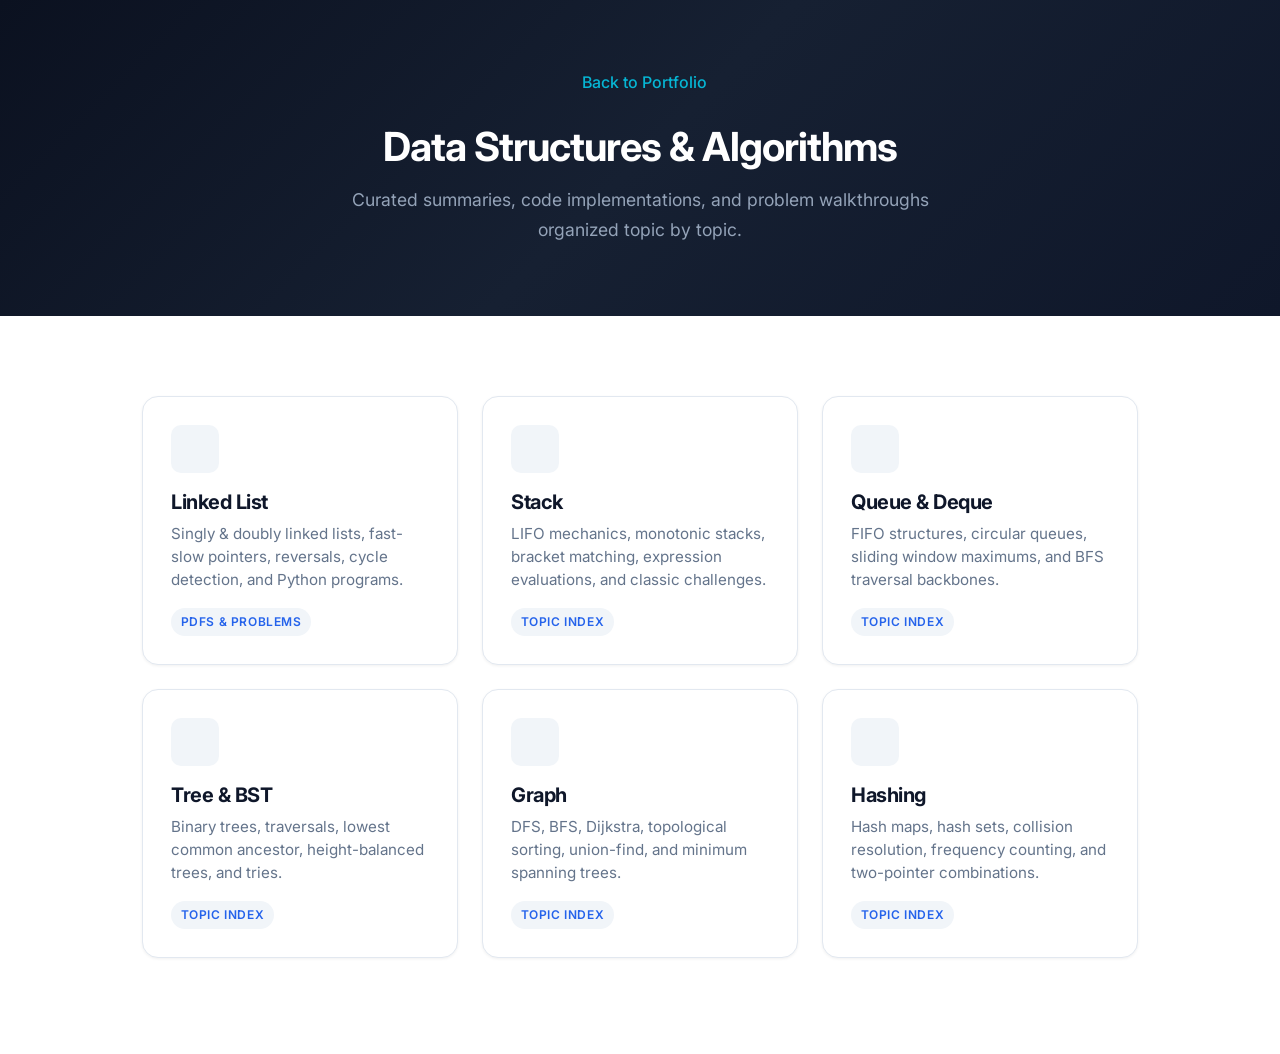
==== dsa/index.html @ b9d0cd4f "feat(dsa): add dsa section with linked-list pdfs and topic pages Co-authored-by: DengY <DCA-DataAgen" ====
<!DOCTYPE HTML>
<html lang="en">

<head>
	<title>Data Structures &amp; Algorithms — Ranjan Kumar Choubey</title>
	<link rel="icon" href="../images/photograph.jpg" type="image/x-icon" />
	<meta charset="utf-8" />
	<meta name="description" content="Data Structures & Algorithms notes, cheat sheets, and problem walkthroughs by Ranjan Kumar Choubey." />
	<meta name="viewport" content="width=device-width, initial-scale=1, user-scalable=no" />
	<link rel="preconnect" href="https://fonts.googleapis.com">
	<link rel="preconnect" href="https://fonts.gstatic.com" crossorigin>
	<link href="https://fonts.googleapis.com/css2?family=Inter:wght@400;500;600;700;800&display=swap" rel="stylesheet">
	<link rel="stylesheet" href="../assets/css/fontawesome-all.min.css" />
	<link rel="stylesheet" href="../assets/css/custom.css" />
	<style>
		.dsa-hero {
			background: var(--gradient-dark);
			color: #fff;
			padding: 4rem 1.5rem 3rem;
			text-align: center;
			position: relative;
		}
		.dsa-hero h1 {
			color: #fff;
			font-size: 2.5rem;
			margin-bottom: 0.75rem;
		}
		.dsa-hero p {
			color: var(--gray-light);
			max-width: 650px;
			margin: 0 auto 1.5rem;
			font-size: 1.1rem;
		}
		.dsa-grid {
			display: grid;
			grid-template-columns: repeat(auto-fill, minmax(280px, 1fr));
			gap: 1.5rem;
			margin-top: 2rem;
		}
		.dsa-card {
			background: var(--white);
			border: 1px solid var(--border);
			border-radius: var(--radius);
			padding: 1.75rem;
			text-decoration: none;
			color: inherit;
			display: flex;
			flex-direction: column;
			justify-content: space-between;
			transition: var(--transition);
			box-shadow: var(--shadow-sm);
		}
		.dsa-card:hover {
			transform: translateY(-4px);
			box-shadow: var(--shadow-lg);
			border-color: var(--primary);
		}
		.dsa-card-icon {
			width: 48px;
			height: 48px;
			border-radius: var(--radius-sm);
			background: var(--light-2);
			display: flex;
			align-items: center;
			justify-content: center;
			color: var(--primary);
			font-size: 1.4rem;
			margin-bottom: 1rem;
		}
		.dsa-card h3 {
			font-size: 1.25rem;
			margin-bottom: 0.5rem;
			color: var(--dark);
		}
		.dsa-card p {
			color: var(--gray);
			font-size: 0.95rem;
			line-height: 1.5;
			margin-bottom: 1rem;
		}
		.dsa-card-badge {
			display: inline-block;
			font-size: 0.75rem;
			font-weight: 600;
			text-transform: uppercase;
			letter-spacing: 0.05em;
			padding: 0.25rem 0.6rem;
			border-radius: 999px;
			background: var(--light-2);
			color: var(--primary-dark);
			align-self: flex-start;
		}
		.back-nav {
			display: inline-flex;
			align-items: center;
			gap: 0.5rem;
			color: var(--accent);
			text-decoration: none;
			font-weight: 500;
			margin-bottom: 1.5rem;
		}
		.back-nav:hover {
			color: #fff;
		}
	</style>
</head>

<body>
	<section class="dsa-hero">
		<a href="/" class="back-nav"><i class="fas fa-arrow-left"></i> Back to Portfolio</a>
		<h1>Data Structures &amp; Algorithms</h1>
		<p>Curated summaries, code implementations, and problem walkthroughs organized topic by topic.</p>
	</section>

	<main class="section section-light" style="padding-top: 3rem; min-height: 50vh;">
		<div class="container-custom">
			<div class="dsa-grid">
				<a href="linked-list/" class="dsa-card">
					<div>
						<div class="dsa-card-icon"><i class="fas fa-link"></i></div>
						<h3>Linked List</h3>
						<p>Singly &amp; doubly linked lists, fast-slow pointers, reversals, cycle detection, and Python programs.</p>
					</div>
					<span class="dsa-card-badge">PDFs &amp; Problems</span>
				</a>

				<a href="stack/" class="dsa-card">
					<div>
						<div class="dsa-card-icon"><i class="fas fa-layer-group"></i></div>
						<h3>Stack</h3>
						<p>LIFO mechanics, monotonic stacks, bracket matching, expression evaluations, and classic challenges.</p>
					</div>
					<span class="dsa-card-badge">Topic Index</span>
				</a>

				<a href="queue/" class="dsa-card">
					<div>
						<div class="dsa-card-icon"><i class="fas fa-stream"></i></div>
						<h3>Queue &amp; Deque</h3>
						<p>FIFO structures, circular queues, sliding window maximums, and BFS traversal backbones.</p>
					</div>
					<span class="dsa-card-badge">Topic Index</span>
				</a>

				<a href="tree/" class="dsa-card">
					<div>
						<div class="dsa-card-icon"><i class="fas fa-project-diagram"></i></div>
						<h3>Tree &amp; BST</h3>
						<p>Binary trees, traversals, lowest common ancestor, height-balanced trees, and tries.</p>
					</div>
					<span class="dsa-card-badge">Topic Index</span>
				</a>

				<a href="graph/" class="dsa-card">
					<div>
						<div class="dsa-card-icon"><i class="fas fa-network-wired"></i></div>
						<h3>Graph</h3>
						<p>DFS, BFS, Dijkstra, topological sorting, union-find, and minimum spanning trees.</p>
					</div>
					<span class="dsa-card-badge">Topic Index</span>
				</a>

				<a href="hashing/" class="dsa-card">
					<div>
						<div class="dsa-card-icon"><i class="fas fa-hashtag"></i></div>
						<h3>Hashing</h3>
						<p>Hash maps, hash sets, collision resolution, frequency counting, and two-pointer combinations.</p>
					</div>
					<span class="dsa-card-badge">Topic Index</span>
				</a>
			</div>
		</div>
	</main>
</body>

</html>
---- assets/css/custom.css ----
/* ========================================
   Ranjan Choubey — Portfolio v2
   Modern, animated, premium design
   ======================================== */

/* ---------- Reset ---------- */
*, *::before, *::after { box-sizing: border-box; margin: 0; padding: 0; }

/* ---------- Root Variables ---------- */
:root {
  --primary: #3b82f6;
  --primary-dark: #2563eb;
  --accent: #06b6d4;
  --accent-2: #8b5cf6;
  --accent-warm: #f59e0b;
  --dark: #0f172a;
  --dark-2: #1e293b;
  --dark-3: #0b1120;
  --gray: #64748b;
  --gray-light: #94a3b8;
  --light: #f8fafc;
  --light-2: #f1f5f9;
  --white: #ffffff;
  --border: #e2e8f0;
  --gradient: linear-gradient(135deg, #3b82f6 0%, #06b6d4 100%);
  --gradient-warm: linear-gradient(135deg, #8b5cf6 0%, #06b6d4 100%);
  --gradient-hero: linear-gradient(135deg, #60a5fa 0%, #38bdf8 40%, #22d3ee 100%);
  --gradient-dark: linear-gradient(135deg, #0b1120 0%, #162032 50%, #0f172a 100%);
  --shadow-sm: 0 1px 3px rgba(0,0,0,0.06);
  --shadow-md: 0 4px 20px rgba(0,0,0,0.08);
  --shadow-lg: 0 10px 40px rgba(0,0,0,0.12);
  --shadow-xl: 0 20px 60px rgba(0,0,0,0.15);
  --shadow-glow: 0 0 40px rgba(37, 99, 235, 0.15);
  --radius: 16px;
  --radius-sm: 10px;
  --radius-xs: 6px;
  --transition: all 0.4s cubic-bezier(0.4, 0, 0.2, 1);
}

/* ---------- Smooth Scroll ---------- */
html {
  scroll-behavior: smooth;
  scroll-padding-top: 2em;
}

/* ---------- Global Typography ---------- */
body {
  font-family: 'Inter', -apple-system, BlinkMacSystemFont, 'Segoe UI', sans-serif;
  color: #334155;
  line-height: 1.7;
  background: var(--white);
  overflow-x: hidden;
}

h1, h2, h3, h4 {
  color: var(--dark);
  font-weight: 700;
  letter-spacing: -0.025em;
  line-height: 1.3;
}

a {
  transition: var(--transition);
}

/* ---------- Scroll Animations ---------- */
.fade-up {
  opacity: 0;
  transform: translateY(30px);
  transition: opacity 0.7s cubic-bezier(0.4, 0, 0.2, 1),
              transform 0.7s cubic-bezier(0.4, 0, 0.2, 1);
}

.fade-up.visible {
  opacity: 1;
  transform: translateY(0);
}

/* staggered children */
.stagger > .fade-up:nth-child(1) { transition-delay: 0s; }
.stagger > .fade-up:nth-child(2) { transition-delay: 0.1s; }
.stagger > .fade-up:nth-child(3) { transition-delay: 0.2s; }
.stagger > .fade-up:nth-child(4) { transition-delay: 0.3s; }
.stagger > .fade-up:nth-child(5) { transition-delay: 0.4s; }
.stagger > .fade-up:nth-child(6) { transition-delay: 0.5s; }
.stagger > .fade-up:nth-child(7) { transition-delay: 0.6s; }

/* ============================================================
   HEADER / HERO
   ============================================================ */
#header {
  background: var(--gradient-dark) !important;
  padding: 2.5em 0 5em !important;
  position: relative;
  overflow: hidden;
  min-height: 80vh;
  display: flex;
  flex-direction: column;
  justify-content: center;
}

/* Animated background orbs */
#header::before,
#header::after {
  content: '';
  position: absolute;
  border-radius: 50%;
  filter: blur(80px);
  z-index: 0;
}

#header::before {
  width: 600px;
  height: 600px;
  background: rgba(37, 99, 235, 0.12);
  top: -200px;
  left: -100px;
  animation: orb1 15s ease-in-out infinite;
}

#header::after {
  width: 500px;
  height: 500px;
  background: rgba(6, 182, 212, 0.08);
  bottom: -150px;
  right: -100px;
  animation: orb2 18s ease-in-out infinite;
}

@keyframes orb1 {
  0%, 100% { transform: translate(0, 0) scale(1); }
  33% { transform: translate(60px, 40px) scale(1.1); }
  66% { transform: translate(-30px, 60px) scale(0.95); }
}

@keyframes orb2 {
  0%, 100% { transform: translate(0, 0) scale(1); }
  33% { transform: translate(-50px, -30px) scale(1.05); }
  66% { transform: translate(40px, -50px) scale(0.9); }
}

/* Dot grid pattern overlay */
.hero-pattern {
  position: absolute;
  inset: 0;
  background-image: radial-gradient(rgba(255,255,255,0.03) 1px, transparent 1px);
  background-size: 30px 30px;
  z-index: 0;
}

#header .inner {
  position: relative;
  z-index: 1;
}

/* Hero icon */
.hero-icon {
  width: 80px;
  height: 80px;
  background: var(--gradient);
  border-radius: 20px;
  display: inline-flex;
  align-items: center;
  justify-content: center;
  margin-bottom: 1.5em;
  font-size: 1.8em;
  color: white;
  box-shadow: 0 10px 40px rgba(37, 99, 235, 0.35);
  animation: heroIconPulse 3s ease-in-out infinite;
}

@keyframes heroIconPulse {
  0%, 100% { box-shadow: 0 10px 40px rgba(37, 99, 235, 0.35); }
  50% { box-shadow: 0 10px 60px rgba(37, 99, 235, 0.5); }
}

#header h1 {
  color: var(--white) !important;
  font-size: 3.2em;
  font-weight: 800;
  letter-spacing: -0.04em;
  margin-bottom: 0.3em;
  line-height: 1.15;
}

#header h1 strong {
  background: var(--gradient-hero);
  -webkit-background-clip: text;
  -webkit-text-fill-color: transparent;
  background-clip: text;
}

#header .hero-subtitle {
  color: #b4c6db;
  font-size: 1.2em;
  font-weight: 400;
  max-width: 550px;
  margin: 0 auto 2em;
  line-height: 1.6;
}

/* Hero CTA buttons */
.hero-cta {
  display: flex;
  gap: 1em;
  justify-content: center;
  flex-wrap: wrap;
  margin-top: 1.5em;
}

.btn {
  display: inline-flex;
  align-items: center;
  gap: 0.5em;
  padding: 0.85em 1.8em;
  border-radius: var(--radius-sm);
  text-decoration: none;
  font-weight: 600;
  font-size: 0.92em;
  transition: var(--transition);
  cursor: pointer;
  border: none;
}

.btn-primary {
  background: var(--gradient);
  color: var(--white);
  box-shadow: 0 4px 20px rgba(37, 99, 235, 0.3);
}

.btn-primary:hover {
  transform: translateY(-3px);
  box-shadow: 0 8px 30px rgba(37, 99, 235, 0.45);
}

.btn-ghost {
  background: rgba(255,255,255,0.06);
  color: #cbd5e1;
  border: 1px solid rgba(255,255,255,0.12);
}

.btn-ghost:hover {
  background: rgba(255,255,255,0.1);
  color: var(--white);
  border-color: rgba(255,255,255,0.25);
  transform: translateY(-3px);
}

/* Nav bar */
#header nav {
  position: relative;
  z-index: 1;
  padding-top: 1em;
}

.nav-inner {
  display: flex;
  justify-content: center;
  flex-wrap: wrap;
  gap: 0.3em;
  background: rgba(255,255,255,0.04);
  backdrop-filter: blur(10px);
  -webkit-backdrop-filter: blur(10px);
  border: 1px solid rgba(255,255,255,0.06);
  border-radius: 14px;
  padding: 0.5em;
  max-width: 600px;
  margin: 0 auto;
}

.nav-link {
  color: #94a3b8 !important;
  text-decoration: none !important;
  padding: 0.45em 0.9em;
  border-radius: 10px;
  font-size: 0.82em;
  font-weight: 500;
  transition: var(--transition);
  display: inline-block;
  border: none !important;
  background: transparent;
}

.nav-link:hover {
  color: var(--white) !important;
  background: rgba(255,255,255,0.08);
}

/* ============================================================
   SECTION BASE
   ============================================================ */
.section {
  padding: 6em 0;
  position: relative;
}

.section-light {
  background: var(--white);
}

.section-gray {
  background: var(--light);
}

.section-dark {
  background: var(--gradient-dark);
  color: var(--white);
  position: relative;
  overflow: hidden;
}

.section-dark::before {
  content: '';
  position: absolute;
  inset: 0;
  background-image: radial-gradient(rgba(255,255,255,0.02) 1px, transparent 1px);
  background-size: 24px 24px;
}

.section-dark h2,
.section-dark h3 {
  color: var(--white);
}

.section-dark .section-subtitle {
  color: #94a3b8;
}

/* Section header */
.section-header {
  margin-bottom: 3em;
}

.section-label {
  display: inline-block;
  font-size: 0.78em;
  font-weight: 600;
  text-transform: uppercase;
  letter-spacing: 0.15em;
  color: var(--primary);
  background: linear-gradient(135deg, rgba(59,130,246,0.1), rgba(6,182,212,0.1));
  padding: 0.4em 1em;
  border-radius: 20px;
  margin-bottom: 0.8em;
}

.section-dark .section-label {
  color: var(--accent);
  background: rgba(6, 182, 212, 0.1);
}

.section-title {
  font-size: 2.2em;
  margin-bottom: 0.4em;
  position: relative;
}

.section-subtitle {
  color: var(--gray);
  font-size: 1.05em;
  max-width: 500px;
}

/* ---------- Container ---------- */
.container-custom {
  max-width: 1060px;
  margin: 0 auto;
  padding: 0 2em;
}

/* ============================================================
   ABOUT ME
   ============================================================ */
.about-content {
  display: flex;
  gap: 3em;
  align-items: flex-start;
}

.about-photo-wrapper {
  flex-shrink: 0;
  position: relative;
}

.about-photo-wrapper::before {
  content: '';
  position: absolute;
  inset: -5px;
  background: var(--gradient);
  border-radius: 24px;
  z-index: 0;
  opacity: 0.6;
}

.about-photo {
  width: 190px;
  height: 190px;
  border-radius: 22px;
  object-fit: cover;
  position: relative;
  z-index: 1;
  border: 4px solid var(--white);
  box-shadow: var(--shadow-lg);
}

.about-text p {
  margin-bottom: 1em;
  font-size: 1.05em;
  color: #475569;
  line-height: 1.8;
}

.about-text strong {
  color: var(--dark);
}

/* Stat highlights */
.about-highlights {
  display: grid;
  grid-template-columns: repeat(4, 1fr);
  gap: 1em;
  margin-top: 2.5em;
}

.highlight-card {
  background: var(--white);
  border-radius: var(--radius);
  padding: 1.5em 1em;
  text-align: center;
  border: 1px solid var(--border);
  transition: var(--transition);
  position: relative;
  overflow: hidden;
}

.highlight-card::before {
  content: '';
  position: absolute;
  top: 0;
  left: 0;
  right: 0;
  height: 3px;
  background: var(--gradient);
  opacity: 0;
  transition: var(--transition);
}

.highlight-card:hover {
  transform: translateY(-4px);
  box-shadow: var(--shadow-md);
  border-color: transparent;
}

.highlight-card:hover::before {
  opacity: 1;
}

.highlight-card .num {
  font-size: 2em;
  font-weight: 800;
  background: var(--gradient);
  -webkit-background-clip: text;
  -webkit-text-fill-color: transparent;
  background-clip: text;
  display: block;
  line-height: 1.2;
}

.highlight-card:nth-child(2) .num {
  background: linear-gradient(135deg, #f59e0b, #fbbf24);
  -webkit-background-clip: text;
  background-clip: text;
}

.highlight-card:nth-child(3) .num {
  background: linear-gradient(135deg, #10b981, #34d399);
  -webkit-background-clip: text;
  background-clip: text;
}

.highlight-card:nth-child(4) .num {
  background: var(--gradient-warm);
  -webkit-background-clip: text;
  background-clip: text;
}

.highlight-card .label {
  font-size: 0.78em;
  color: var(--gray);
  margin-top: 0.3em;
  display: block;
  font-weight: 500;
}

/* ============================================================
   EXPERIENCE TIMELINE
   ============================================================ */
.timeline {
  position: relative;
  padding-left: 2.5em;
}

.timeline::before {
  content: '';
  position: absolute;
  left: 6px;
  top: 8px;
  bottom: 8px;
  width: 2px;
  background: linear-gradient(to bottom, var(--primary), var(--accent), var(--accent-2));
  border-radius: 2px;
}

.timeline-item {
  position: relative;
  margin-bottom: 3em;
  padding: 1.8em;
  background: var(--white);
  border-radius: var(--radius);
  border: 1px solid var(--border);
  transition: var(--transition);
}

.timeline-item:hover {
  box-shadow: var(--shadow-md);
  border-color: transparent;
}

.timeline-item::before {
  content: '';
  position: absolute;
  left: -2.85em;
  top: 2em;
  width: 16px;
  height: 16px;
  background: var(--white);
  border: 3px solid var(--primary);
  border-radius: 50%;
  z-index: 1;
  transition: var(--transition);
}

.timeline-item:first-child::before {
  background: #10b981;
  box-shadow: 0 0 0 5px rgba(16, 185, 129, 0.2);
  width: 18px;
  height: 18px;
  left: -2.9em;
}

/* connector line from dot to card */
.timeline-item::after {
  content: '';
  position: absolute;
  left: -1.1em;
  top: 2.4em;
  width: 1.1em;
  height: 2px;
  background: var(--border);
}

.timeline-header {
  display: flex;
  align-items: center;
  gap: 0.8em;
  margin-bottom: 0.2em;
  flex-wrap: wrap;
}

.timeline-role {
  font-size: 1.15em;
  font-weight: 700;
  color: var(--dark);
}

.timeline-dot {
  width: 4px;
  height: 4px;
  border-radius: 50%;
  background: var(--gray-light);
  flex-shrink: 0;
}

.timeline-company {
  color: var(--primary);
  font-weight: 600;
  text-decoration: none;
  font-size: 1em;
}

.timeline-company:hover {
  color: var(--primary-dark);
  text-decoration: underline;
}

.timeline-date {
  display: inline-block;
  font-size: 0.8em;
  color: var(--gray);
  font-weight: 500;
  background: var(--light);
  padding: 0.2em 0.7em;
  border-radius: 20px;
  margin-top: 0.3em;
  margin-bottom: 0.4em;
}

.timeline-client {
  font-size: 0.88em;
  color: var(--gray);
  font-style: italic;
  margin-bottom: 0.8em;
  padding-bottom: 0.8em;
  border-bottom: 1px solid var(--light-2);
}

.timeline-bullets {
  list-style: none;
  padding: 0;
  margin: 0;
}

.timeline-bullets li {
  position: relative;
  padding-left: 1.5em;
  margin-bottom: 0.6em;
  font-size: 0.93em;
  color: #475569;
  line-height: 1.65;
}

.timeline-bullets li::before {
  content: '';
  position: absolute;
  left: 0;
  top: 0.55em;
  width: 6px;
  height: 6px;
  border-radius: 50%;
  background: var(--accent);
}

/* ============================================================
   EDUCATION
   ============================================================ */
.edu-grid {
  display: grid;
  grid-template-columns: repeat(auto-fit, minmax(300px, 1fr));
  gap: 1.5em;
}

.edu-card {
  background: var(--white);
  border-radius: var(--radius);
  padding: 2em;
  border: 1px solid var(--border);
  transition: var(--transition);
  position: relative;
  overflow: hidden;
}

.edu-card::before {
  content: '';
  position: absolute;
  top: 0;
  left: 0;
  right: 0;
  height: 4px;
  background: var(--gradient);
  transform: scaleX(0);
  transform-origin: left;
  transition: transform 0.4s ease;
}

.edu-card:hover {
  transform: translateY(-5px);
  box-shadow: var(--shadow-lg);
  border-color: transparent;
}

.edu-card:hover::before {
  transform: scaleX(1);
}

.edu-icon {
  width: 44px;
  height: 44px;
  border-radius: 12px;
  display: inline-flex;
  align-items: center;
  justify-content: center;
  background: linear-gradient(135deg, rgba(37,99,235,0.08), rgba(6,182,212,0.08));
  color: var(--primary);
  margin-bottom: 1em;
  font-size: 1.1em;
}

.edu-degree {
  font-size: 1.12em;
  font-weight: 700;
  color: var(--dark);
  margin-bottom: 0.2em;
}

.edu-school {
  color: var(--primary);
  font-weight: 600;
  text-decoration: none;
  font-size: 0.95em;
}

.edu-school:hover {
  text-decoration: underline;
}

.edu-year {
  font-size: 0.82em;
  color: var(--gray);
  margin: 0.4em 0 0.8em;
  display: block;
}

.edu-badges {
  display: flex;
  flex-wrap: wrap;
  gap: 0.4em;
}

.edu-badge {
  display: inline-block;
  background: linear-gradient(135deg, rgba(245, 158, 11, 0.1), rgba(251, 191, 36, 0.08));
  color: #b45309;
  padding: 0.35em 0.85em;
  border-radius: 20px;
  font-size: 0.78em;
  font-weight: 600;
}

/* ============================================================
   SKILLS
   ============================================================ */
.skills-grid {
  display: grid;
  grid-template-columns: repeat(auto-fit, minmax(220px, 1fr));
  gap: 1em;
  position: relative;
  z-index: 1;
}

.skill-card {
  background: rgba(255,255,255,0.04);
  border: 1px solid rgba(255,255,255,0.07);
  border-radius: var(--radius);
  padding: 1.5em;
  transition: var(--transition);
  backdrop-filter: blur(5px);
  -webkit-backdrop-filter: blur(5px);
}

.skill-card:hover {
  transform: translateY(-4px);
  background: rgba(255,255,255,0.08);
  border-color: rgba(255,255,255,0.15);
  box-shadow: 0 8px 30px rgba(0,0,0,0.2);
}

.skill-category {
  font-size: 0.72em;
  text-transform: uppercase;
  letter-spacing: 0.15em;
  color: var(--accent);
  font-weight: 700;
  margin-bottom: 0.8em;
}

.skill-tags {
  display: flex;
  flex-wrap: wrap;
  gap: 0.35em;
}

.skill-tag {
  background: rgba(255,255,255,0.08);
  color: #e2e8f0;
  padding: 0.35em 0.75em;
  border-radius: 8px;
  font-size: 0.84em;
  font-weight: 500;
  border: 1px solid rgba(255,255,255,0.08);
  transition: var(--transition);
}

.skill-tag:hover {
  background: rgba(59, 130, 246, 0.2);
  border-color: rgba(59, 130, 246, 0.3);
  color: #fff;
}

/* ============================================================
   FEATURED WORK
   ============================================================ */
.work-grid {
  display: grid;
  grid-template-columns: repeat(auto-fit, minmax(300px, 1fr));
  gap: 1.5em;
}

.work-card {
  background: var(--white);
  border-radius: var(--radius);
  overflow: hidden;
  border: 1px solid var(--border);
  transition: var(--transition);
  position: relative;
}

.work-card:hover {
  transform: translateY(-6px);
  box-shadow: var(--shadow-xl);
  border-color: transparent;
}

/* Gradient top bar on hover */
.work-card::before {
  content: '';
  position: absolute;
  top: 0;
  left: 0;
  right: 0;
  height: 3px;
  background: var(--gradient);
  opacity: 0;
  transition: var(--transition);
}

.work-card:hover::before {
  opacity: 1;
}

.work-card-header {
  padding: 1.8em 1.8em 0.5em;
}

.work-card-icon {
  width: 50px;
  height: 50px;
  border-radius: 14px;
  display: inline-flex;
  align-items: center;
  justify-content: center;
  font-size: 1.2em;
  color: white;
}

.work-card-icon.blue { background: var(--gradient); }
.work-card-icon.cyan { background: linear-gradient(135deg, #06b6d4, #22d3ee); }
.work-card-icon.purple { background: linear-gradient(135deg, #8b5cf6, #a78bfa); }
.work-card-icon.green { background: linear-gradient(135deg, #10b981, #34d399); }
.work-card-icon.orange { background: linear-gradient(135deg, #f59e0b, #fbbf24); }

.work-card-body {
  padding: 0.8em 1.8em 1.5em;
}

.work-card h3 {
  font-size: 1.1em;
  font-weight: 700;
  color: var(--dark);
  margin-bottom: 0.3em;
}

.work-card-company {
  font-size: 0.78em;
  color: var(--primary);
  font-weight: 600;
  text-transform: uppercase;
  letter-spacing: 0.08em;
  margin-bottom: 0.7em;
  display: block;
}

.work-card p {
  font-size: 0.9em;
  color: var(--gray);
  line-height: 1.65;
  margin: 0;
}

.work-card-tags {
  display: flex;
  flex-wrap: wrap;
  gap: 0.35em;
  padding: 1em 1.8em 1.5em;
  border-top: 1px solid var(--light-2);
}

.work-tag {
  background: var(--light);
  color: var(--gray);
  padding: 0.25em 0.65em;
  border-radius: var(--radius-xs);
  font-size: 0.76em;
  font-weight: 600;
  transition: var(--transition);
}

.work-card:hover .work-tag {
  background: linear-gradient(135deg, rgba(37,99,235,0.06), rgba(6,182,212,0.06));
  color: var(--primary);
}

/* ============================================================
   CONTACT / FOOTER
   ============================================================ */
.section-contact {
  background: var(--gradient-dark) !important;
  text-align: center;
  position: relative;
  overflow: hidden;
}

.section-contact::before {
  content: '';
  position: absolute;
  inset: 0;
  background-image: radial-gradient(rgba(255,255,255,0.02) 1px, transparent 1px);
  background-size: 24px 24px;
}

.section-contact * {
  position: relative;
  z-index: 1;
}

.contact-links {
  display: flex;
  justify-content: center;
  gap: 1em;
  margin-top: 2.5em;
  flex-wrap: wrap;
}

.contact-btn {
  display: inline-flex;
  align-items: center;
  gap: 0.6em;
  padding: 0.9em 1.8em;
  border-radius: var(--radius-sm);
  text-decoration: none !important;
  font-weight: 600;
  font-size: 0.92em;
  transition: var(--transition);
}

.contact-btn.primary {
  background: var(--gradient);
  color: var(--white) !important;
  box-shadow: 0 4px 20px rgba(37, 99, 235, 0.3);
}

.contact-btn.primary:hover {
  transform: translateY(-3px);
  box-shadow: 0 8px 30px rgba(37, 99, 235, 0.45);
}

.contact-btn.outline {
  background: rgba(255,255,255,0.04);
  color: #cbd5e1 !important;
  border: 1px solid rgba(255,255,255,0.1);
  backdrop-filter: blur(5px);
  -webkit-backdrop-filter: blur(5px);
}

.contact-btn.outline:hover {
  background: rgba(255,255,255,0.08);
  color: var(--white) !important;
  border-color: rgba(255,255,255,0.25);
  transform: translateY(-3px);
}

.footer-copy {
  margin-top: 4em;
  padding-top: 2em;
  border-top: 1px solid rgba(255,255,255,0.06);
  color: #475569;
  font-size: 0.82em;
}

/* ============================================================
   BACK TO TOP
   ============================================================ */
.back-to-top {
  position: fixed;
  bottom: 2em;
  right: 2em;
  width: 44px;
  height: 44px;
  border-radius: 12px;
  background: var(--gradient);
  color: white;
  display: flex;
  align-items: center;
  justify-content: center;
  text-decoration: none !important;
  box-shadow: 0 4px 15px rgba(37, 99, 235, 0.3);
  opacity: 0;
  transform: translateY(10px);
  transition: var(--transition);
  z-index: 100;
  font-size: 0.9em;
}

.back-to-top.show {
  opacity: 1;
  transform: translateY(0);
}

.back-to-top:hover {
  transform: translateY(-3px);
  box-shadow: 0 6px 25px rgba(37, 99, 235, 0.45);
}

/* ============================================================
   RESPONSIVE
   ============================================================ */
@media (max-width: 768px) {
  .about-content {
    flex-direction: column;
    align-items: center;
    text-align: center;
  }

  .about-photo {
    width: 150px;
    height: 150px;
  }

  .about-highlights {
    grid-template-columns: repeat(2, 1fr);
  }

  #header {
    min-height: auto;
    padding: 3em 0 4em !important;
  }

  #header h1 {
    font-size: 2.2em;
  }

  .section {
    padding: 4em 0;
  }

  .section-title {
    font-size: 1.8em;
  }

  .timeline {
    padding-left: 2em;
  }

  .timeline-item::before {
    width: 12px;
    height: 12px;
    left: -2.5em;
  }

  .timeline-item:first-child::before {
    width: 14px;
    height: 14px;
    left: -2.55em;
  }

  .timeline-item::after {
    left: -0.8em;
    width: 0.8em;
  }

  .timeline-header {
    flex-direction: column;
    gap: 0.15em;
  }

  .timeline-dot {
    display: none;
  }

  .work-grid, .skills-grid, .edu-grid {
    grid-template-columns: 1fr;
  }

  .contact-links {
    flex-direction: column;
    align-items: center;
  }

  .hero-cta {
    flex-direction: column;
    align-items: center;
  }

  .nav-inner {
    gap: 0.15em;
  }

  .nav-link {
    font-size: 0.75em;
    padding: 0.4em 0.6em;
  }
}

@media (max-width: 480px) {
  #header h1 {
    font-size: 1.8em;
  }

  .section {
    padding: 3em 0;
  }

  .container-custom {
    padding: 0 1.2em;
  }

  .about-highlights {
    grid-template-columns: repeat(2, 1fr);
    gap: 0.6em;
  }

  .highlight-card {
    padding: 1em 0.6em;
  }

  .highlight-card .num {
    font-size: 1.5em;
  }

  .timeline-item {
    padding: 1.2em;
  }
}
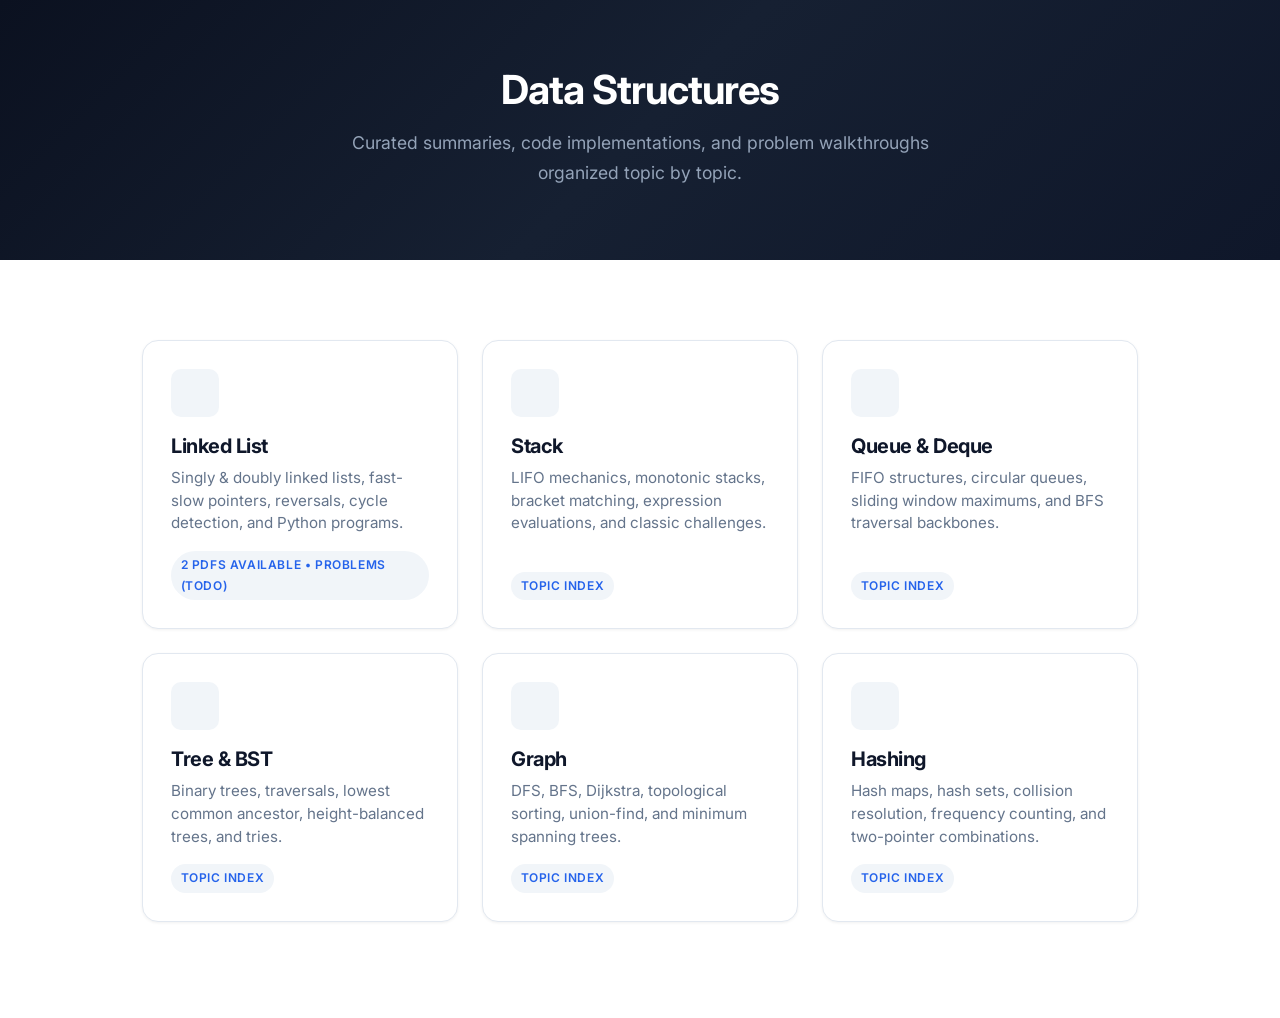
==== commit 34e8e44f: "feat(dsa): add linked list PDFs and update data structures navigation - Add summary.pdf and python-p" ====
--- a/dsa/index.html
+++ b/dsa/index.html
@@ -2,10 +2,10 @@
 <html lang="en">
 
 <head>
-	<title>Data Structures &amp; Algorithms — Ranjan Kumar Choubey</title>
+	<title>Data Structures — Ranjan Kumar Choubey</title>
 	<link rel="icon" href="../images/photograph.jpg" type="image/x-icon" />
 	<meta charset="utf-8" />
-	<meta name="description" content="Data Structures & Algorithms notes, cheat sheets, and problem walkthroughs by Ranjan Kumar Choubey." />
+	<meta name="description" content="Data Structures notes, cheat sheets, and implementations by Ranjan Kumar Choubey." />
 	<meta name="viewport" content="width=device-width, initial-scale=1, user-scalable=no" />
 	<link rel="preconnect" href="https://fonts.googleapis.com">
 	<link rel="preconnect" href="https://fonts.gstatic.com" crossorigin>
@@ -90,25 +90,12 @@
 			color: var(--primary-dark);
 			align-self: flex-start;
 		}
-		.back-nav {
-			display: inline-flex;
-			align-items: center;
-			gap: 0.5rem;
-			color: var(--accent);
-			text-decoration: none;
-			font-weight: 500;
-			margin-bottom: 1.5rem;
-		}
-		.back-nav:hover {
-			color: #fff;
-		}
 	</style>
 </head>
 
 <body>
 	<section class="dsa-hero">
-		<a href="/" class="back-nav"><i class="fas fa-arrow-left"></i> Back to Portfolio</a>
-		<h1>Data Structures &amp; Algorithms</h1>
+		<h1>Data Structures</h1>
 		<p>Curated summaries, code implementations, and problem walkthroughs organized topic by topic.</p>
 	</section>
 
@@ -121,7 +108,7 @@
 						<h3>Linked List</h3>
 						<p>Singly &amp; doubly linked lists, fast-slow pointers, reversals, cycle detection, and Python programs.</p>
 					</div>
-					<span class="dsa-card-badge">PDFs &amp; Problems</span>
+					<span class="dsa-card-badge">2 PDFs Available • Problems (TODO)</span>
 				</a>
 
 				<a href="stack/" class="dsa-card">
